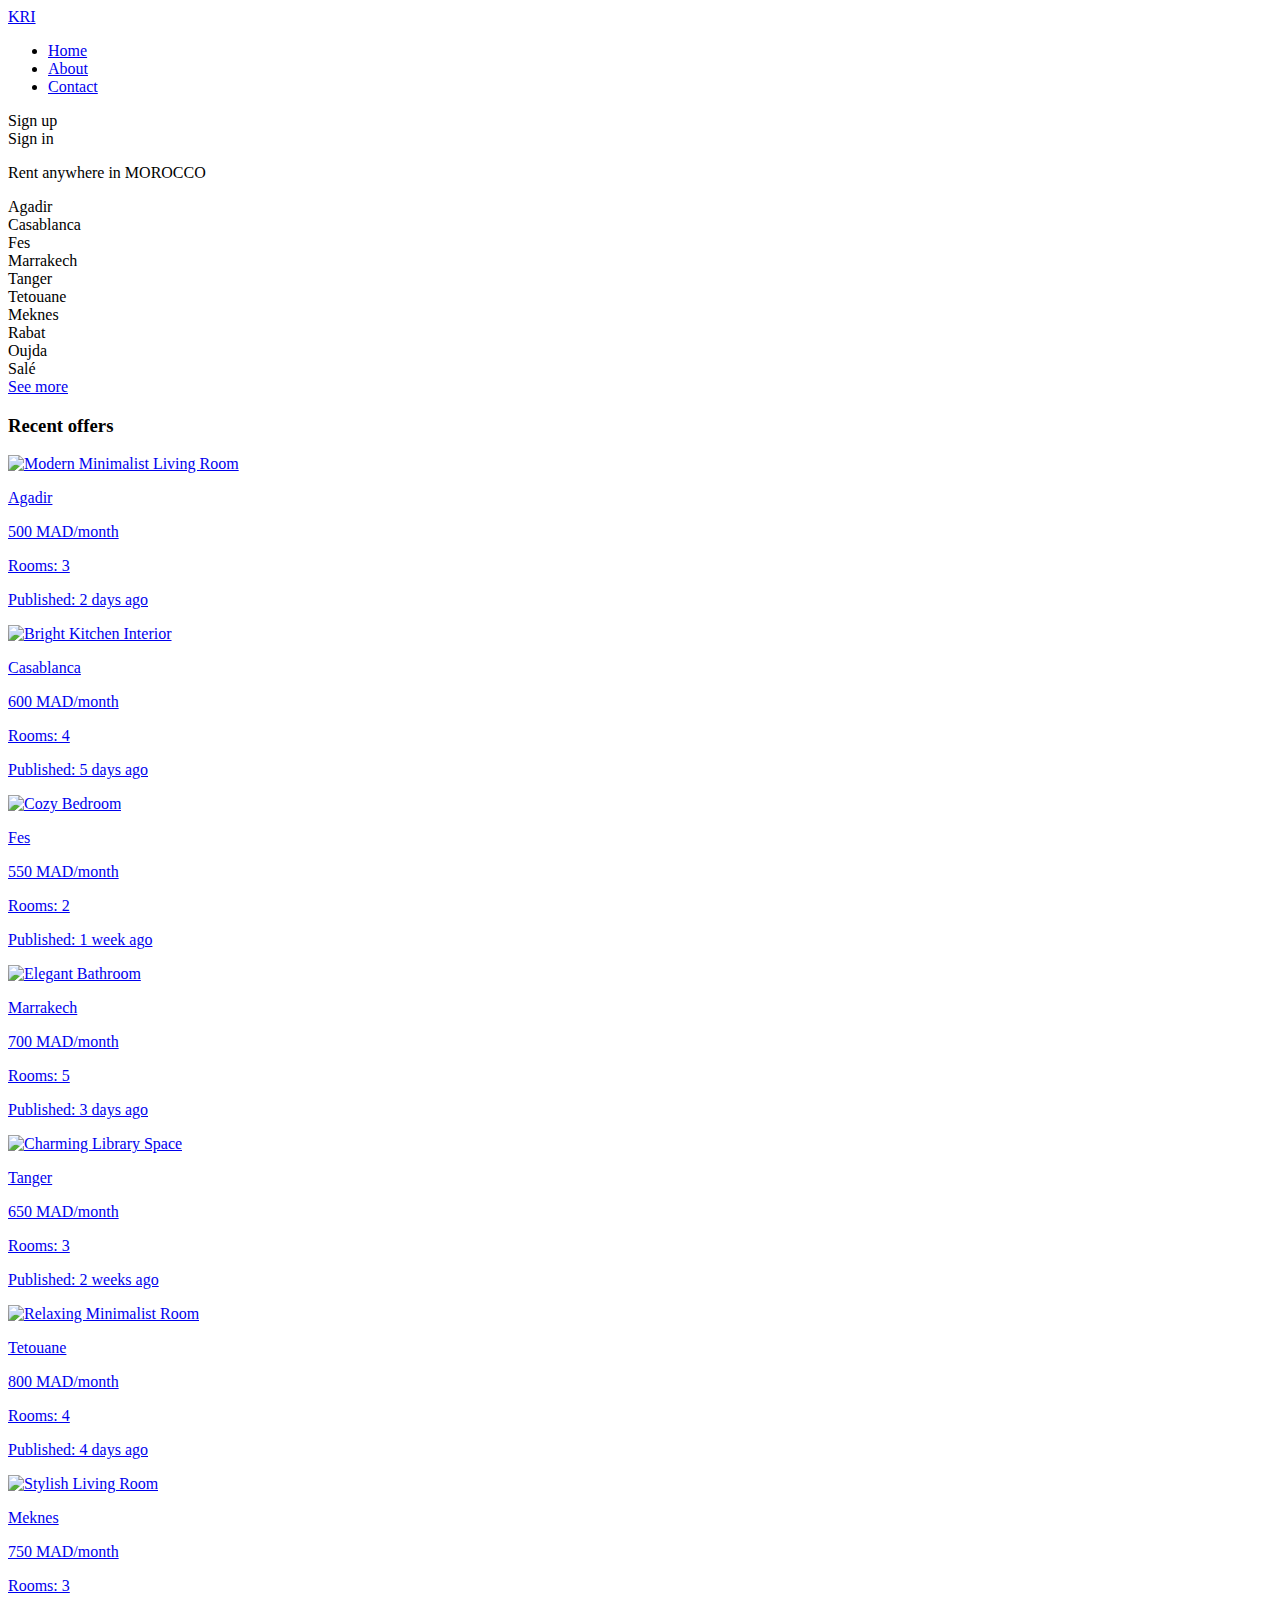
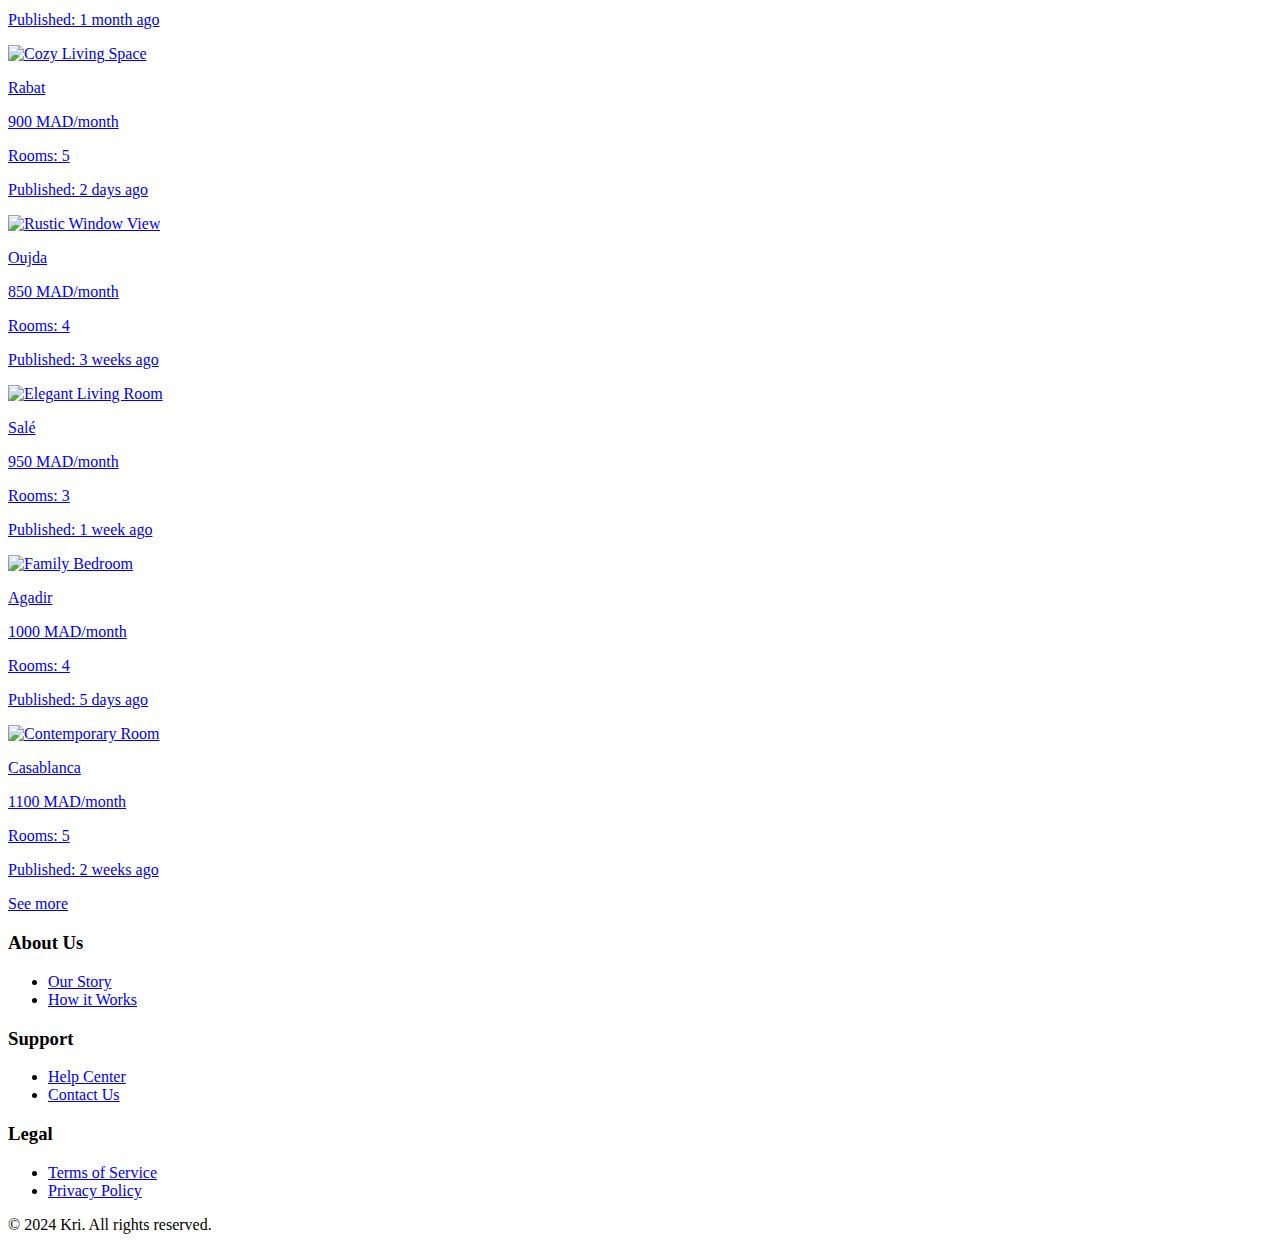
==== index.html @ 0211c726 "Update and rename text/index.html to index.html" ====
<!DOCTYPE html>
<html lang="en">
  <head>
    <meta charset="UTF-8" />
    <meta name="viewport" content="width=device-width, initial-scale=1.0" />
    <link rel="stylesheet" href="../style/home.css" />
    <title>kRI</title>
  </head>
  <body>
    <header>
      <div class="navbar">
        <div class="logo">
          <a href="#">KRI</a>
        </div>

        <ul class="menu">
          <li class="link"><a href="#">Home</a></li>
          <li class="link"><a href="#">About</a></li>
          <li class="link"><a href="#">Contact</a></li>
        </ul>

        <div class="buttons">
          <div class="buttonn">Sign up</div>
          <div class="buttonn">Sign in</div>
        </div>
      </div>
    </header>
    <main>
      <section>
        <p id="anywhere">Rent anywhere in <span id="Morocco">MOROCCO</span></p>
        <div class="cities">
          <div id="Agadir">Agadir</div>
          <div id="Casablanca">Casablanca</div>
          <div id="Fes">Fes</div>
          <div id="Marrakech">Marrakech</div>
          <div id="Tanger">Tanger</div>
          <div id="Tetouan">Tetouane</div>
          <div id="Meknes">Meknes</div>
          <div id="Rabat">Rabat</div>
          <div id="Oujda">Oujda</div>
          <div id="Salé">Salé</div>
        </div>
        <a href="#"><div class="button">See more</div></a>
      </section>

      <h3 id="Popular">Recent offers</h3>
      <div id="offers">
        <a href="offre.html">
          <div id="offre1">
            <img
              src="https://encrypted-tbn0.gstatic.com/images?q=tbn:ANd9GcSBWhVNP98hXet88bXrHduMrZat6flNwUwApg&s"
              alt="Modern Minimalist Living Room"
            />
            <p>Agadir</p>
            <p>500 MAD/month</p>
            <p>Rooms: 3</p>
            <p>Published: 2 days ago</p>
          </div>
        </a>
        <a href="offre.html">
          <div id="offre2">
            <img
              src="https://houseandhome.com/wp-content/uploads/2022/09/crop-CHH_PamelaMeredith_Jan2019_192_HH_JAN20_80.jpg"
              alt="Bright Kitchen Interior"
            />
            <p>Casablanca</p>
            <p>600 MAD/month</p>
            <p>Rooms: 4</p>
            <p>Published: 5 days ago</p>
          </div>
        </a>
        <a href="offre.html">
          <div id="offre3">
            <img
              src="https://stylebyemilyhenderson.com/wp-content/uploads/2020/02/Emily-Henderson-Moutain-House-Living-Room-LoRes1.jpg"
              alt="Cozy Bedroom"
            />
            <p>Fes</p>
            <p>550 MAD/month</p>
            <p>Rooms: 2</p>
            <p>Published: 1 week ago</p>
          </div>
        </a>
        <a href="offre.html">
          <div id="offre4">
            <img
              src="https://dynamic-media-cdn.tripadvisor.com/media/photo-o/15/61/1a/cf/random-hall.jpg?w=700&h=-1&s=1"
              alt="Elegant Bathroom"
            />
            <p>Marrakech</p>
            <p>700 MAD/month</p>
            <p>Rooms: 5</p>
            <p>Published: 3 days ago</p>
          </div>
        </a>
        <a href="offre.html">
          <div id="offre5">
            <img
              src="https://img.freepik.com/premium-photo/rendering-random-home-photo-generat-best-colors_924629-67.jpg"
              alt="Charming Library Space"
            />
            <p>Tanger</p>
            <p>650 MAD/month</p>
            <p>Rooms: 3</p>
            <p>Published: 2 weeks ago</p>
          </div>
        </a>
        <a href="offre.html">
          <div id="offre6">
            <img
              src="https://static.pluria.co/pluria/images/workspaces/fccca77c-0594-4482-a947-df21d5bb5bb3"
              alt="Relaxing Minimalist Room"
            />
            <p>Tetouane</p>
            <p>800 MAD/month</p>
            <p>Rooms: 4</p>
            <p>Published: 4 days ago</p>
          </div>
        </a>
        <a href="offre.html">
          <div id="offre7">
            <img
              src="https://www.home-designing.com/wp-content/uploads/2008/10/the_perfect_living_by_incrediblepoo.jpg"
              alt="Stylish Living Room"
            />
            <p>Meknes</p>
            <p>750 MAD/month</p>
            <p>Rooms: 3</p>
            <p>Published: 1 month ago</p>
          </div>
        </a>
        <a href="offre.html">
          <div id="offre8">
            <img
              src="https://random-hall.westsussexhotel.com/data/Pics/OriginalPhoto/13104/1310487/1310487718/random-hall-hotel-slinfold-pic-18.JPEG"
              alt="Cozy Living Space"
            />
            <p>Rabat</p>
            <p>900 MAD/month</p>
            <p>Rooms: 5</p>
            <p>Published: 2 days ago</p>
          </div>
        </a>
        <a href="offre.html">
          <div id="offre9">
            <img
              src="https://images.trvl-media.com/lodging/34000000/33440000/33434300/33434288/cace9745.jpg?impolicy=resizecrop&rw=575&rh=575&ra=fill"
              alt="Rustic Window View"
            />
            <p>Oujda</p>
            <p>850 MAD/month</p>
            <p>Rooms: 4</p>
            <p>Published: 3 weeks ago</p>
          </div>
        </a>
        <a href="offre.html">
          <div id="offre10">
            <img
              src="https://t4.ftcdn.net/jpg/10/82/42/15/360_F_1082421559_ZnmY8b5Gu4JOFOtbXxziMFDS6J1jQ6S5.jpg"
              alt="Elegant Living Room"
            />
            <p>Salé</p>
            <p>950 MAD/month</p>
            <p>Rooms: 3</p>
            <p>Published: 1 week ago</p>
          </div>
        </a>
        <a href="offre.html">
          <div id="offre11">
            <img
              src="https://ik.imagekit.io/tvlk/generic-asset/TzEv3ZUmG4-4Dz22hvmO9NUDzw1DGCIdWl4oPtKumOg=/lodging/7000000/6510000/6504900/6504827/6b026545_z.jpg?_src=imagekit&tr=c-at_max,f-jpg,h-720,pr-true,q-40,w-1280"
              alt="Family Bedroom"
            />
            <p>Agadir</p>
            <p>1000 MAD/month</p>
            <p>Rooms: 4</p>
            <p>Published: 5 days ago</p>
          </div>
        </a>
        <a href="offre.html">
          <div id="offre12">
            <img
              src="https://rentpath-res.cloudinary.com/$img_current/t_3x2_webp_lg/2dd0d5b7841d6d9cf79e0c5293265b63"
              alt="Contemporary Room"
            />
            <p>Casablanca</p>
            <p>1100 MAD/month</p>
            <p>Rooms: 5</p>
            <p>Published: 2 weeks ago</p>
          </div>
        </a>
      </div>

      <a href="#"><div class="button">See more</div></a>
    </main>
    <footer class="footer">
      <div class="footer-content">
        <div class="footer-section">
          <h3>About Us</h3>
          <ul>
            <li><a href="#">Our Story</a></li>
            <li><a href="#">How it Works</a></li>
          </ul>
        </div>
        <div class="footer-section">
          <h3>Support</h3>
          <ul>
            <li><a href="#">Help Center</a></li>
            <li><a href="#">Contact Us</a></li>
          </ul>
        </div>
        <div class="footer-section">
          <h3>Legal</h3>
          <ul>
            <li><a href="#">Terms of Service</a></li>
            <li><a href="#">Privacy Policy</a></li>
          </ul>
        </div>
      </div>
      <div class="footer-bottom">
        <p>&copy; 2024 Kri. All rights reserved.</p>
      </div>
    </footer>
  </body>
</html>
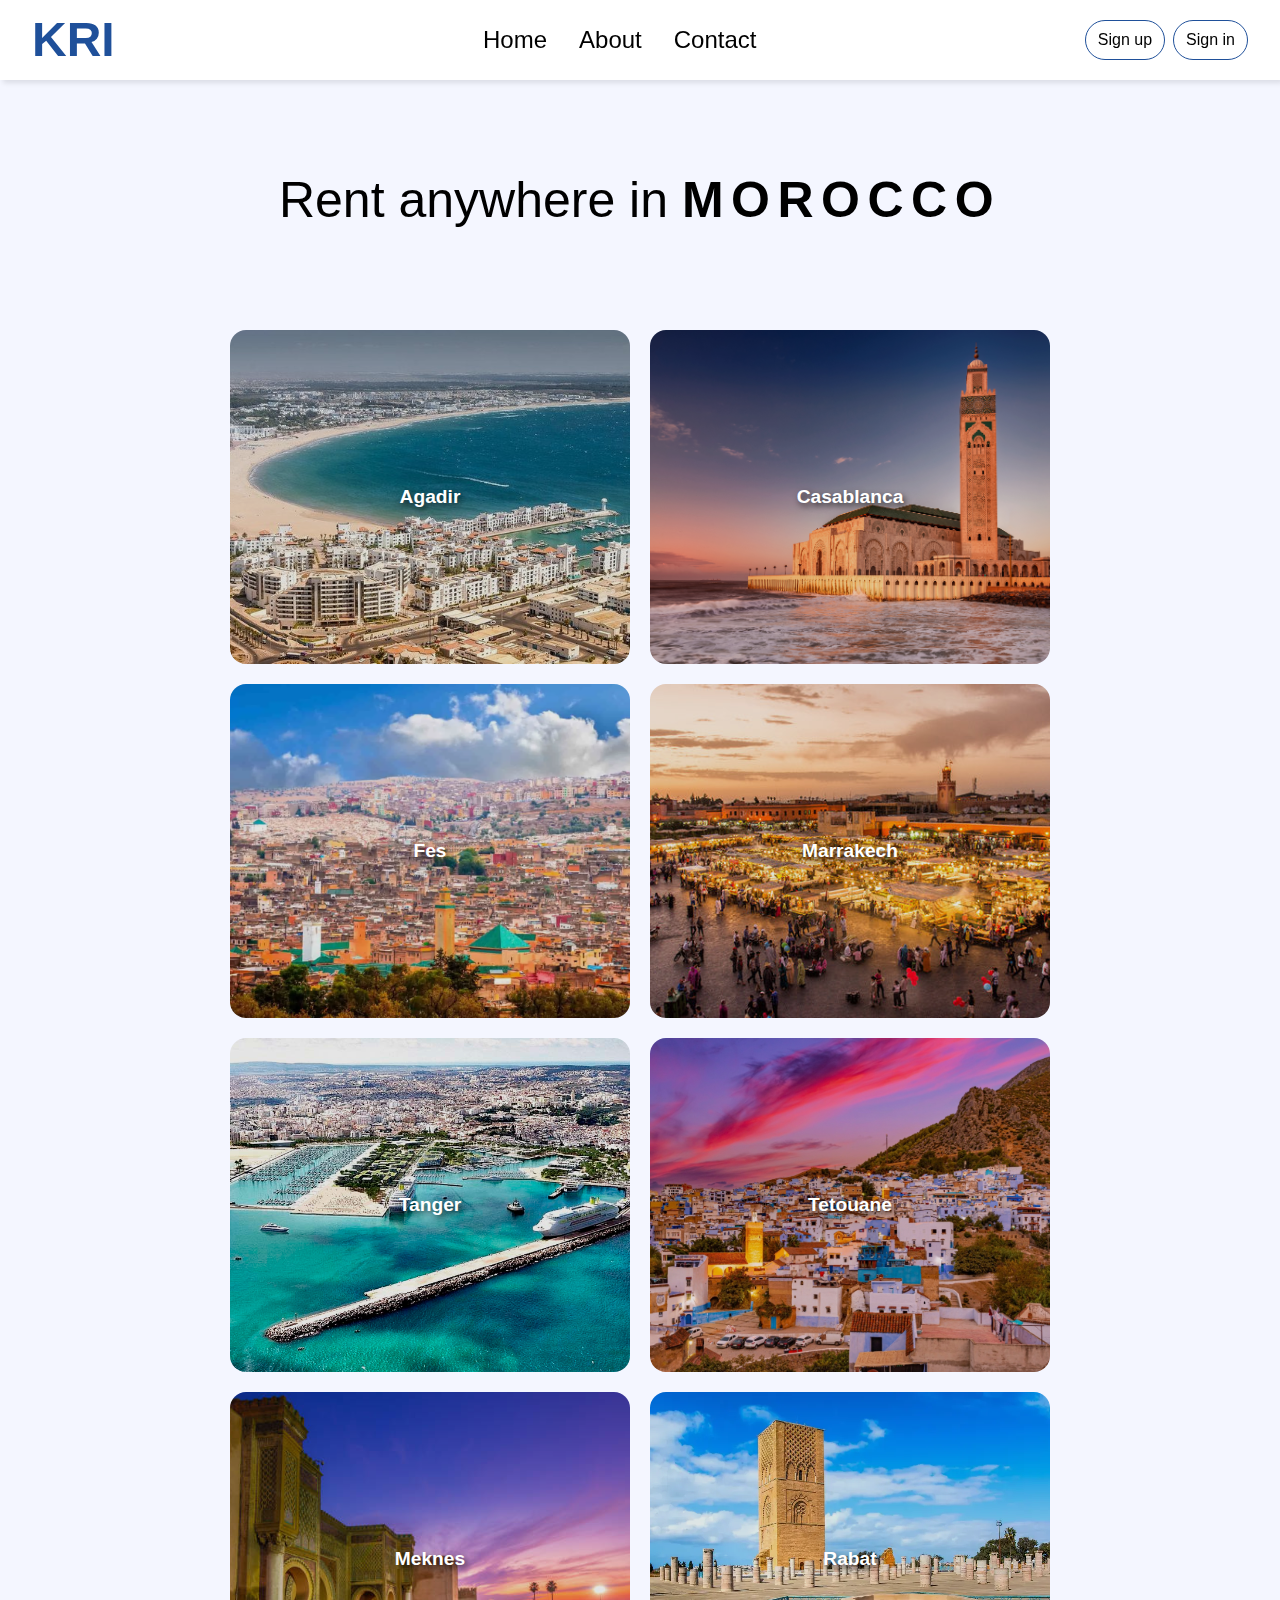
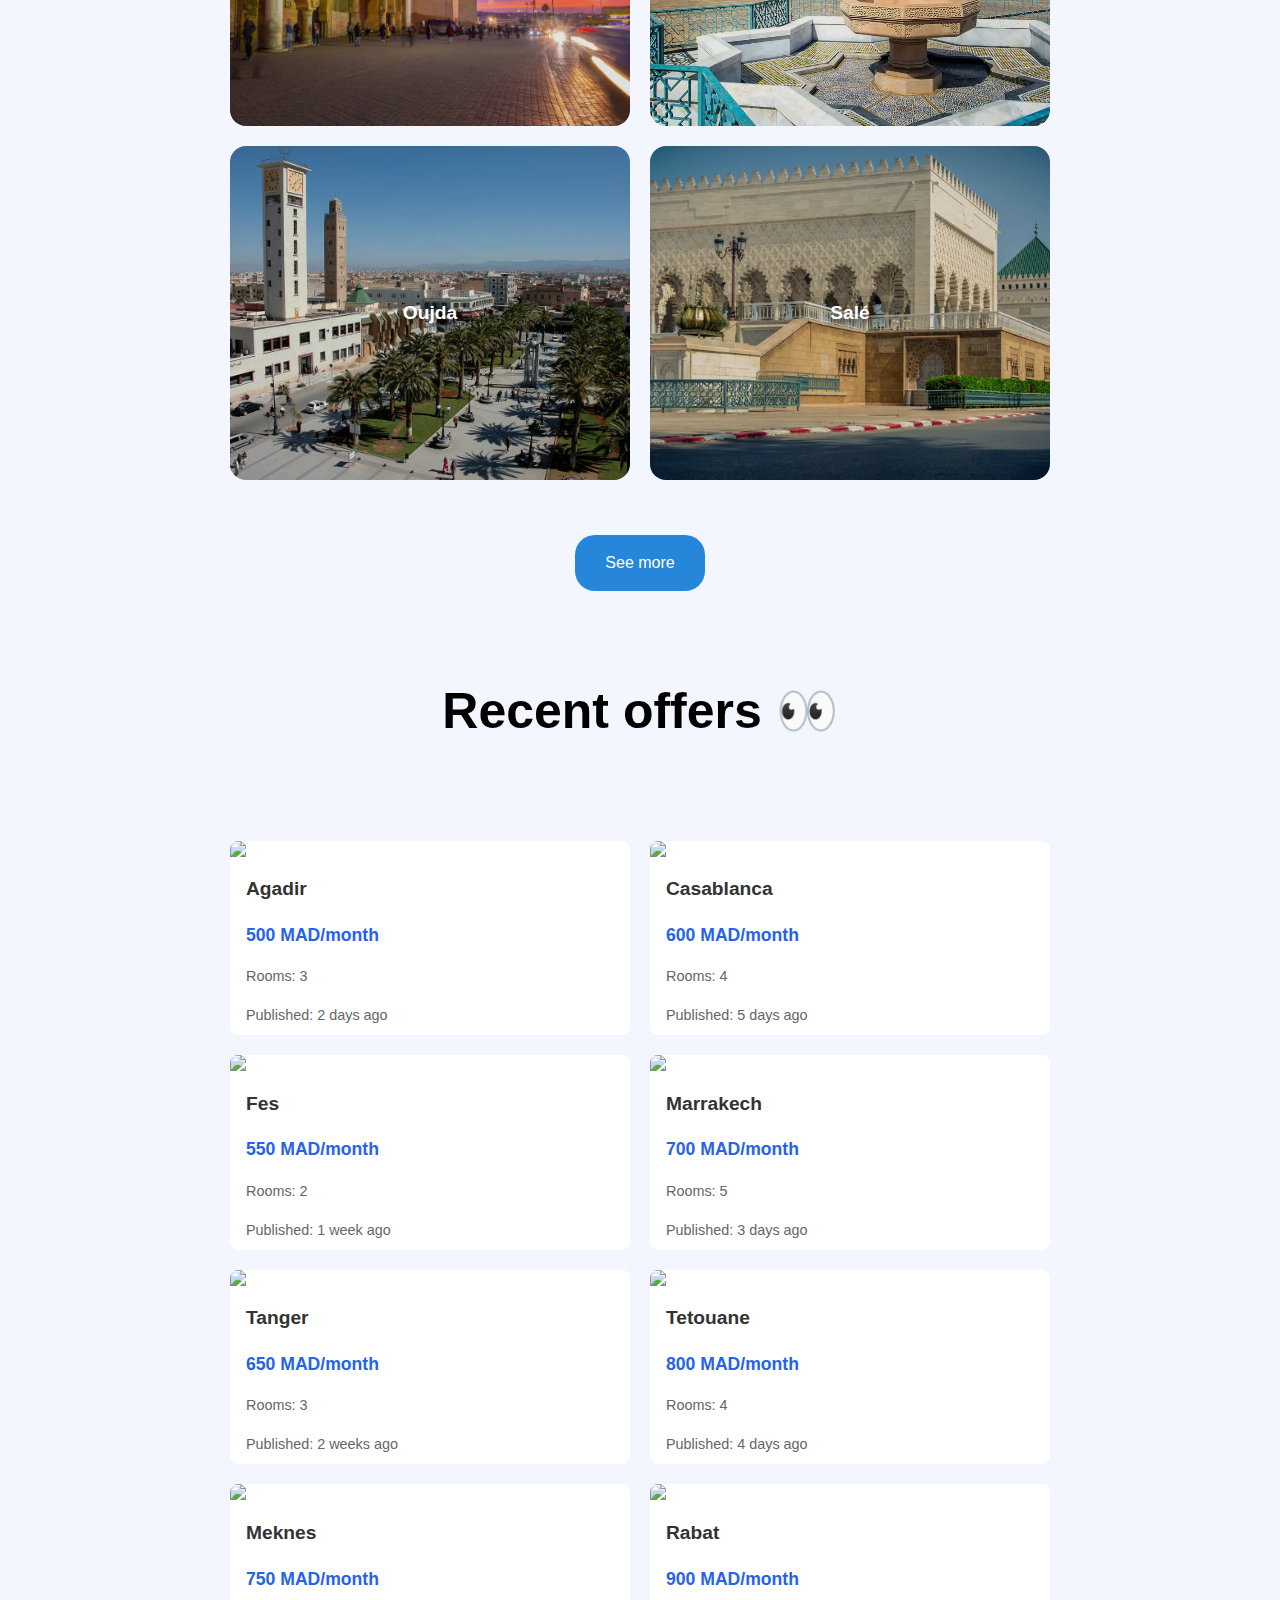
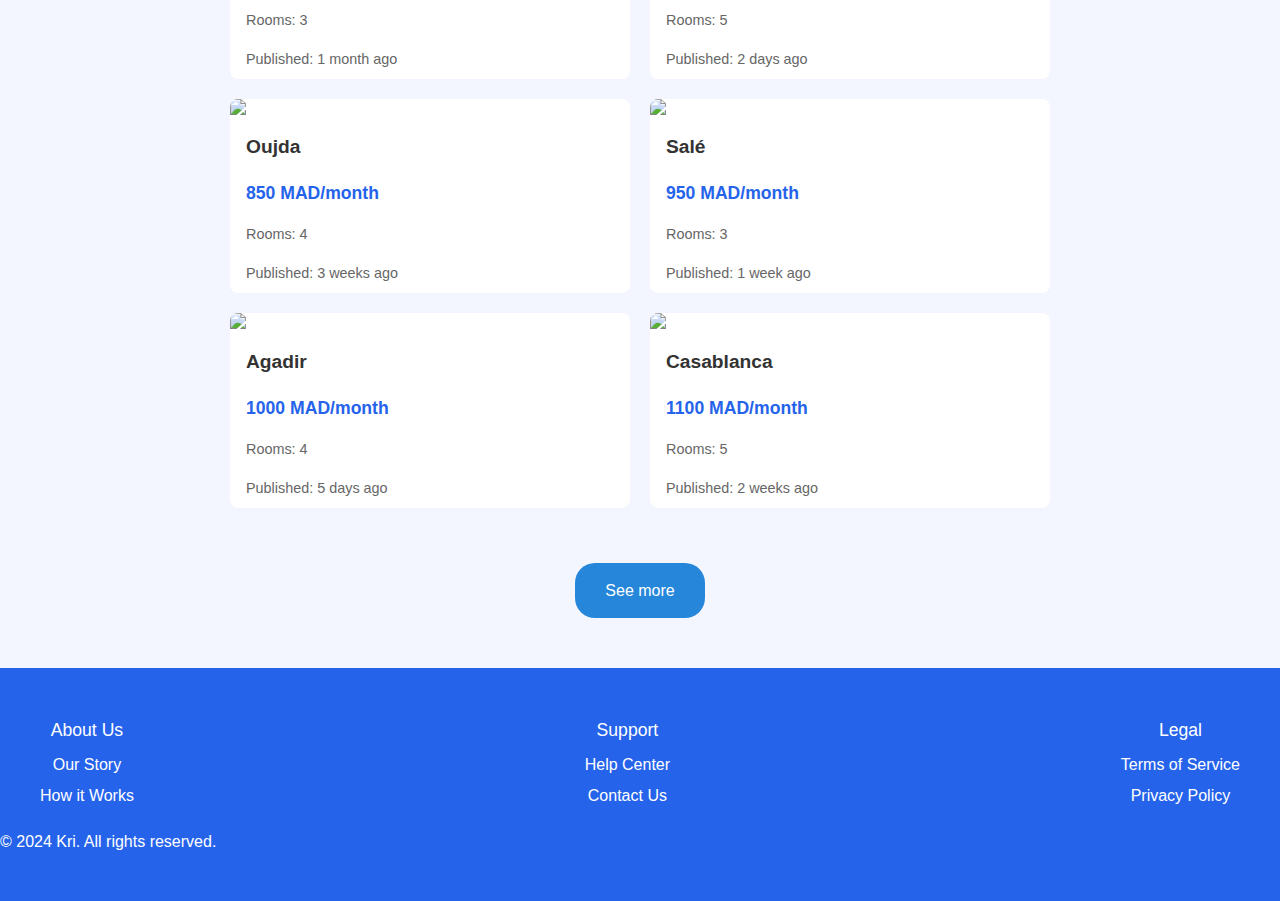
==== commit 4596d18b: "Update index.html" ====
--- a/index.html
+++ b/index.html
@@ -3,7 +3,7 @@
   <head>
     <meta charset="UTF-8" />
     <meta name="viewport" content="width=device-width, initial-scale=1.0" />
-    <link rel="stylesheet" href="../style/home.css" />
+    <link rel="stylesheet" href="Style/home.css" />
     <title>kRI</title>
   </head>
   <body>
--- a/Style/home.css
+++ b/Style/home.css
@@ -0,0 +1,361 @@
+
+*:hover {
+    cursor: pointer;
+}
+header {
+    display: flex;
+    position:sticky;
+    top:0; 
+    z-index: 1000;
+    justify-content: center;
+    align-items: center;
+    padding: 0 2rem;
+    height: 5rem;
+    background-color: #fff;
+    box-shadow: 3px 3px 5px rgba(0, 0, 0, 0.1);
+}
+li {
+    list-style: none;
+}
+.navbar {
+    width: 100%;
+    display: flex;
+    align-items: center;
+    justify-content: space-between;
+}
+
+.navbar .logo {
+    font-size: 3rem;
+    font-weight: bold;
+    color: black;
+}
+
+.navbar .menu {
+    display: flex;
+    justify-content: center;
+    font-size: 1.5rem;
+}
+
+.navbar .menu li {
+    margin: 0 1rem;
+}
+
+.navbar .menu a {
+    font-size: 1.5rem;
+    color: #000;
+}
+
+.navbar .menu a:hover {
+    color: #1F509A;
+}
+
+.navbar .buttons {
+    display: flex;
+    column-gap: 0.5rem;
+}
+
+.navbar .buttonn {
+    font-size: 1rem;
+    padding: 6px 12px;
+    background-color: #fff;
+    color: #000;
+    border: 1px solid #1F509A;
+    border-radius: 20px;
+    transition: .3s;
+    cursor: pointer;
+}
+
+.navbar .buttonn:hover {
+    background-color: #1F509A;
+    color: #fff;
+}
+
+
+.logo a{
+    color : #1F509A  ; 
+}
+
+
+
+
+
+
+body {
+    font-family: 'Poppins', sans-serif;
+    line-height: 1.6;
+    margin: 0;
+    padding: 0;
+    background-color: #F4F6FF;
+
+}
+
+#Morocco {
+    position: relative;
+    font-size: 1em;
+    font-weight: bold;
+    color: black;
+    letter-spacing: 0.15em;
+}
+
+#Morocco:after {
+    content: "";
+    position: absolute;
+    left: 2%;
+    height: 3px;
+    background-color:#1F509A ;
+    transition: width 0.3s ease, left 0.3s ease;
+    bottom: -.5px;
+    width: 0px;
+}
+#Morocco:hover:after {
+    width: 100%;
+    left: 2%;
+}
+
+
+
+.cities , #offers{
+    display: grid ;
+    margin: 5px 15px;
+    grid-template-columns: 1fr;
+    gap: 20px;
+    padding:5px; 
+    
+}
+.cities div {
+    height : 300px;
+    background-position: center;
+    background-size: cover;
+    border-radius: 16px;
+    display: flex;
+    place-content: center;
+    place-items:center ;
+    padding: 17px;
+    font-size: larger;
+    color: white ; 
+    background-color: rgba(0, 0, 0, 0.1); 
+    background-blend-mode:overlay ;
+    text-shadow: 2px 3px 6px rgba(0, 0, 0, 0.7);
+    font-weight: bold;
+}
+.cities div:hover {
+    transform: scale(1.05);
+    transition: transform 0.3s ease-in-out;
+    background-color: rgba(0, 0, 0, 0.5); 
+    background-blend-mode: overlay; 
+    color:white; 
+}
+
+@media (min-width:600px) {
+
+ .cities , #offers{
+    padding:40px;
+    grid-template-columns: 1fr 1fr;
+    max-width: 1200px;
+    margin: 5px auto;
+    justify-content: center;
+}  
+
+}
+
+@media(min-width:1024px){
+
+.cities , #offers{
+    
+    grid-template-columns: repeat(auto-fit , minmax(200px ,400px));
+    max-width: 1650px;
+    margin: 15px auto;
+    justify-content: center;
+    
+}
+}
+
+
+
+.cities{
+#Agadir {
+    background-image: url('../images/Agadir.jpg');
+}
+ 
+#Casablanca {
+    background-image: url('../images/Casablanca.jpg');
+}
+
+#Fes {
+    background-image: url('../images/Fes.webp');
+}
+
+#Marrakech {
+    background-image: url('../images/Marrakech.jpg');
+}
+
+#Tanger {
+    background-image: url('../images/Tanger.jpg');
+}
+
+#Tetouan {
+    background-image: url('../images/Tetouane.jpg');
+}
+
+#Meknes {
+    background-image: url('../images/Meknes.jpg');
+}
+
+#Rabat {
+    background-image: url('../images/Rabat.webp');
+}
+
+#Oujda {
+    background-image: url('../images/Oujda.jpg');
+}
+
+#Salé {
+    background-image: url('../images/Sale.jpg');
+}
+}
+
+#anywhere , #Popular{
+    padding-top: 30px;
+    padding-bottom :0px ;
+    text-align: center;
+    font-size: 50px;
+}
+
+.button {
+    margin:auto ;
+    text-align: center;
+    background-color: rgba(23, 125, 215, 0.933);
+    width: 100px;
+    border-radius: 20px;
+    padding: 15px;
+    margin-bottom: 3px;
+    transition: transform 0.2s ease-in;
+}
+
+
+a  {
+    text-decoration: none;
+    color: white;
+}
+.button:hover{
+    transform: scale(1.05);
+    background-color: #f4f3e0bd;
+    color:rgba(23, 125, 215, 0.933);
+    border:rgba(23, 125, 215, 0.933) 1px solid ; 
+  }
+
+
+#Popular::after {
+    content: " 👀";
+
+}
+
+
+
+#offers div {
+    background-color: white;
+    border-radius: 8px;
+    box-shadow: 0 2px 4px rgba(241, 238, 238, 0.1);
+    overflow: hidden;
+    transition: transform 0.2s ease;
+}
+
+#offers div:hover {
+    transform: translateY(-4px);
+}
+
+#offers img {
+    width: 100%;
+    height: 200px;
+    object-fit: cover;
+}
+
+#offers p {
+    padding: 8px 16px;
+    margin: 0 auto;
+}
+
+#offers p:nth-of-type(1) {
+    font-size: 1.2em;
+    font-weight: 600;
+    color: #333;
+}
+
+#offers p:nth-of-type(2) {
+    color: #2563eb;
+    font-weight: 600;
+    font-size: 1.1em;
+}
+
+#offers p:nth-of-type(3),
+#offers p:nth-of-type(4) {
+    color: #666;
+    font-size: 0.9em;
+}
+
+@media (max-width: 768px) {
+    #offers {
+        grid-template-columns: repeat(auto-fit, minmax(250px, 1fr));
+        padding: 10px;
+    }
+}
+
+
+
+footer {
+    background-color: #2563eb;
+    padding: 30px 0;
+    color: white;
+    margin-top: 50px;
+}
+
+.footer-content {
+    max-width: 1200px;
+    margin: 0 auto;
+    display: flex;
+    justify-content: space-between;
+    align-items: center;
+    padding: 0 20px;
+    /* flex-wrap: wrap; */
+    gap: 20px;
+    text-align: center;
+}
+
+
+.footer-content h3 {
+    color:black;
+    font-size: 1.1em;
+    margin-bottom: 8px;
+    font-weight: 500;
+    color: #ffffff;
+    text-align: center;
+}
+
+.footer-content p {
+    font-size: 0.9em;
+    color: rgba(255, 255, 255, 0.8);
+    line-height: 1.4;
+    text-align: center;
+}
+
+.footer-content a {
+    color: white;
+    text-decoration: none;
+    transition: opacity 0.2s ease;
+}
+
+.footer-content a:hover {
+    opacity: 0.8;
+}
+
+.footer-content ul {
+    list-style: none;
+    padding: 0;
+    margin: 0;
+    text-align: center;
+}
+
+.footer-content li {
+    text-align: center;
+    margin: 5px 0;
+}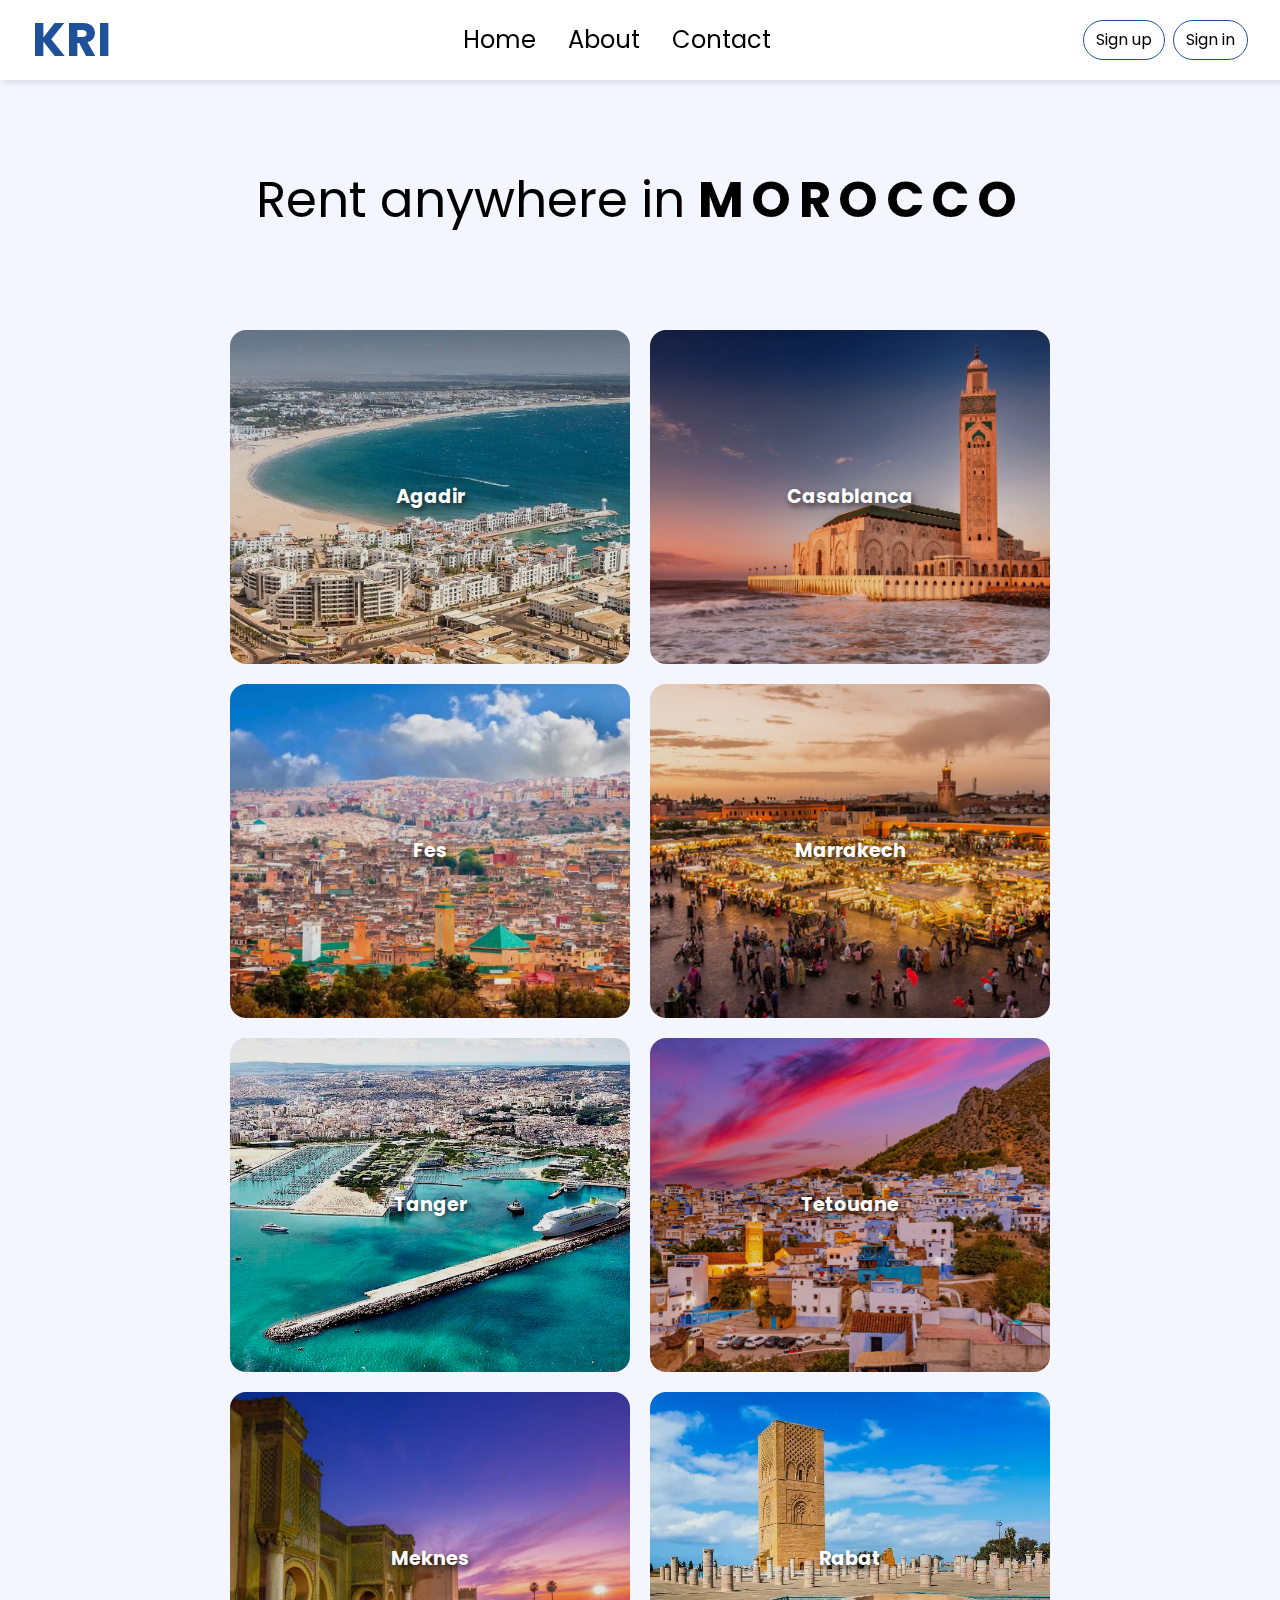
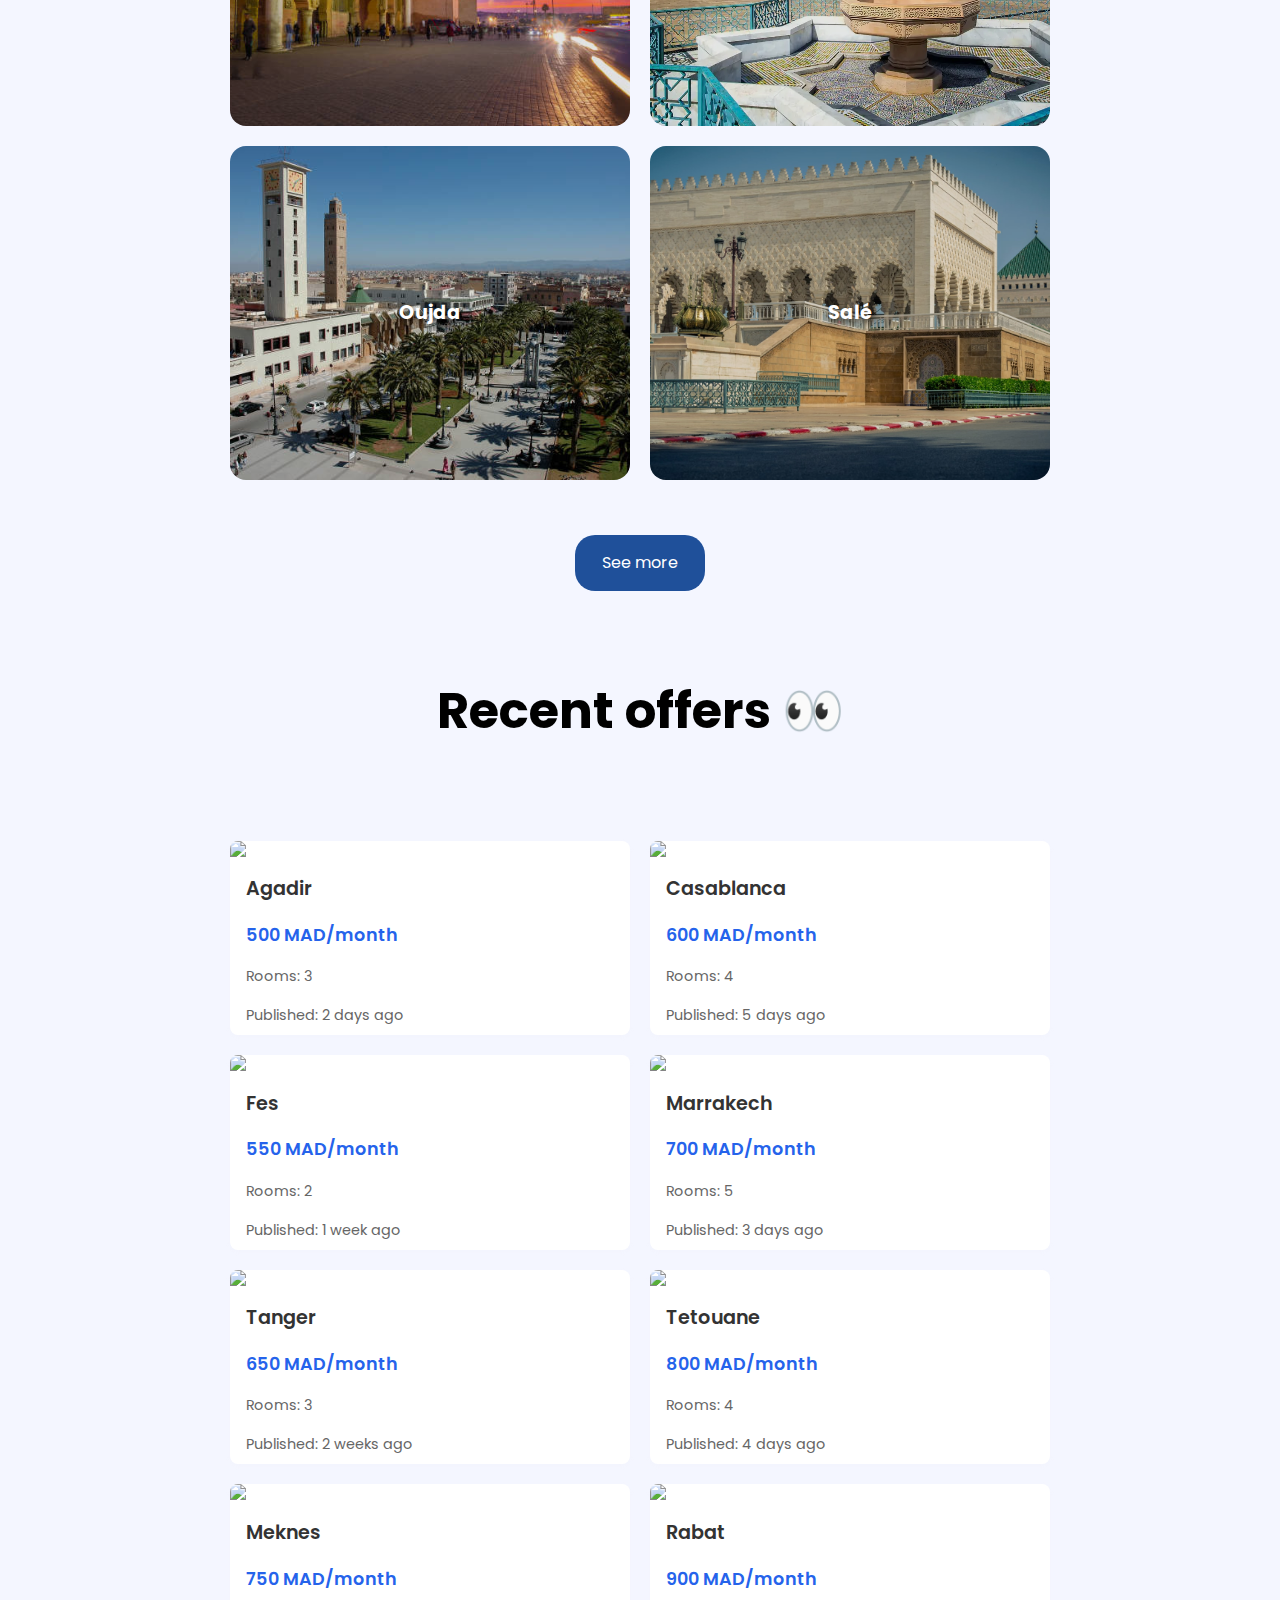
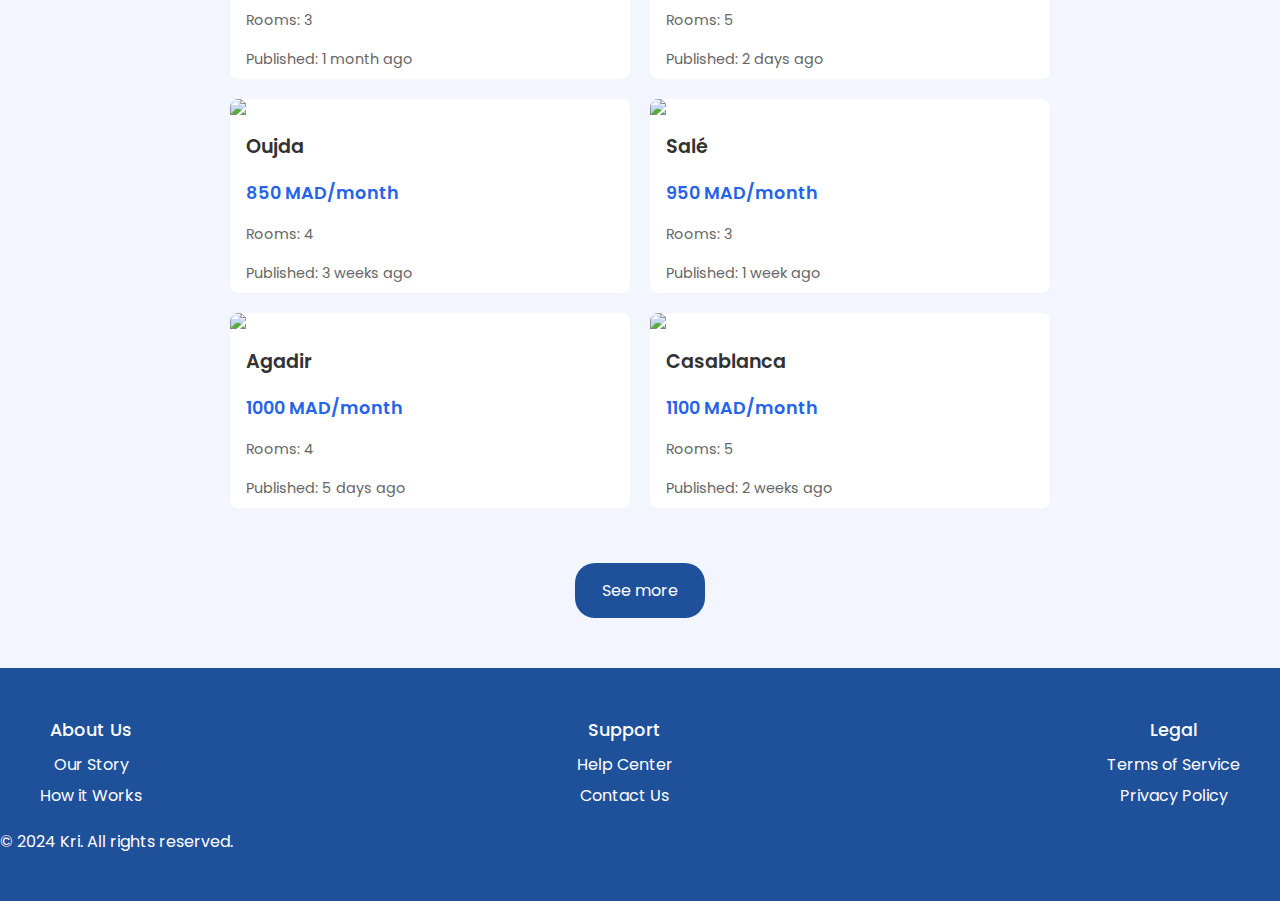
==== commit 90b833a2: "Project is done" ====
--- a/index.html
+++ b/index.html
@@ -14,14 +14,14 @@
         </div>
 
         <ul class="menu">
-          <li class="link"><a href="#">Home</a></li>
-          <li class="link"><a href="#">About</a></li>
-          <li class="link"><a href="#">Contact</a></li>
+          <li class="link"><a href="index.html">Home</a></li>
+          <li class="link"><a href="about.html">About</a></li>
+          <li class="link"><a href="contact.html">Contact</a></li>
         </ul>
 
         <div class="buttons">
-          <div class="buttonn">Sign up</div>
-          <div class="buttonn">Sign in</div>
+          <a href="signup.html"><div class="buttonn">Sign up</div></a>
+          <a href="signin.html"><div class="buttonn">Sign in</div></a>
         </div>
       </div>
     </header>
@@ -198,7 +198,7 @@
         <div class="footer-section">
           <h3>About Us</h3>
           <ul>
-            <li><a href="#">Our Story</a></li>
+            <li><a href="about.html">Our Story</a></li>
             <li><a href="#">How it Works</a></li>
           </ul>
         </div>
--- a/Style/home.css
+++ b/Style/home.css
@@ -1,6 +1,19 @@
+@import url('https://fonts.googleapis.com/css?family=Poppins:400,500,600,700&display=swap');
 
 *:hover {
     cursor: pointer;
+
+}
+
+
+body {
+    font-family: 'Poppins', sans-serif;
+
+    line-height: 1.6;
+    margin: 0;
+    padding: 0;
+    background-color: #F4F6FF;
+
 }
 header {
     display: flex;
@@ -13,7 +26,8 @@
     height: 5rem;
     background-color: #fff;
     box-shadow: 3px 3px 5px rgba(0, 0, 0, 0.1);
-}
+    min-width: 710px;
+
 li {
     list-style: none;
 }
@@ -74,20 +88,12 @@
 .logo a{
     color : #1F509A  ; 
 }
-
-
-
-
-
-
-body {
-    font-family: 'Poppins', sans-serif;
-    line-height: 1.6;
-    margin: 0;
-    padding: 0;
-    background-color: #F4F6FF;
-
-}
+}
+
+
+
+
+
 
 #Morocco {
     position: relative;
@@ -224,7 +230,7 @@
 .button {
     margin:auto ;
     text-align: center;
-    background-color: rgba(23, 125, 215, 0.933);
+    background-color: #1F509A;
     width: 100px;
     border-radius: 20px;
     padding: 15px;
@@ -303,7 +309,7 @@
 
 
 footer {
-    background-color: #2563eb;
+    background-color: #1F509A;
     padding: 30px 0;
     color: white;
     margin-top: 50px;
